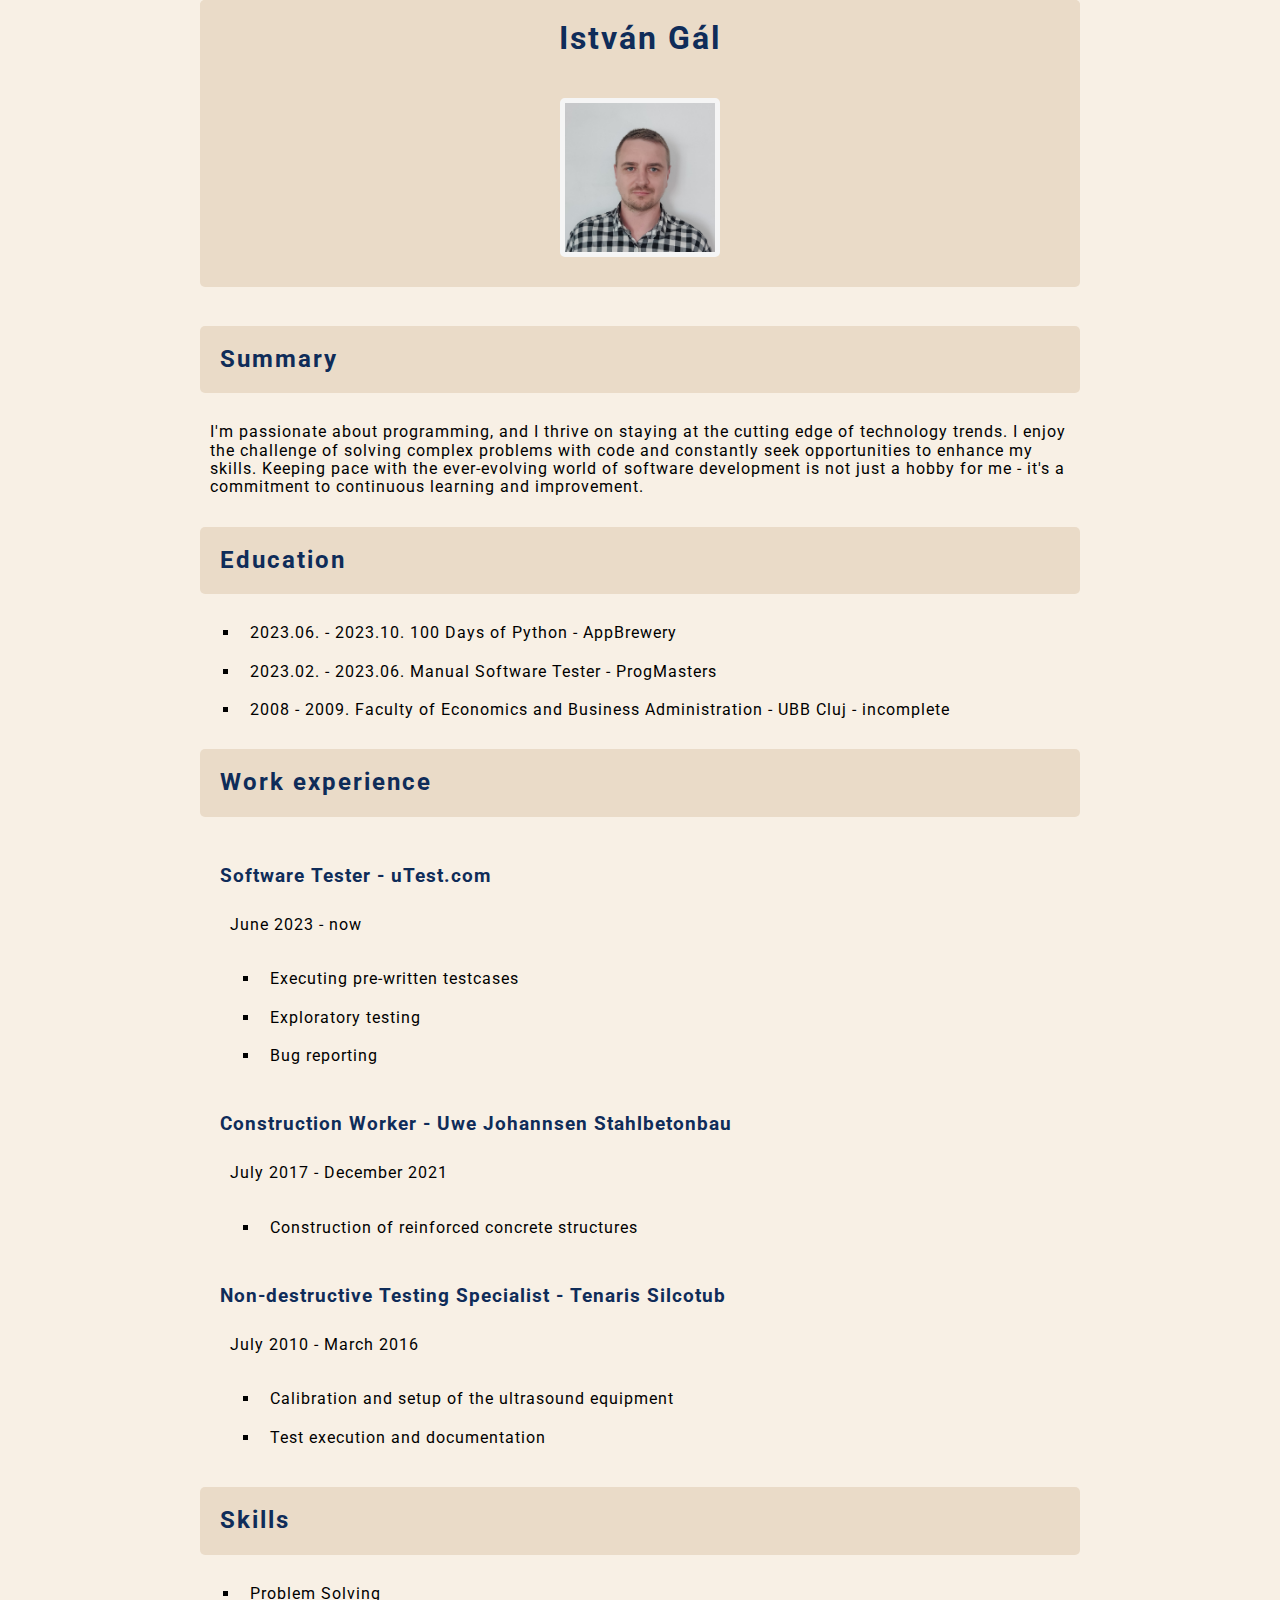
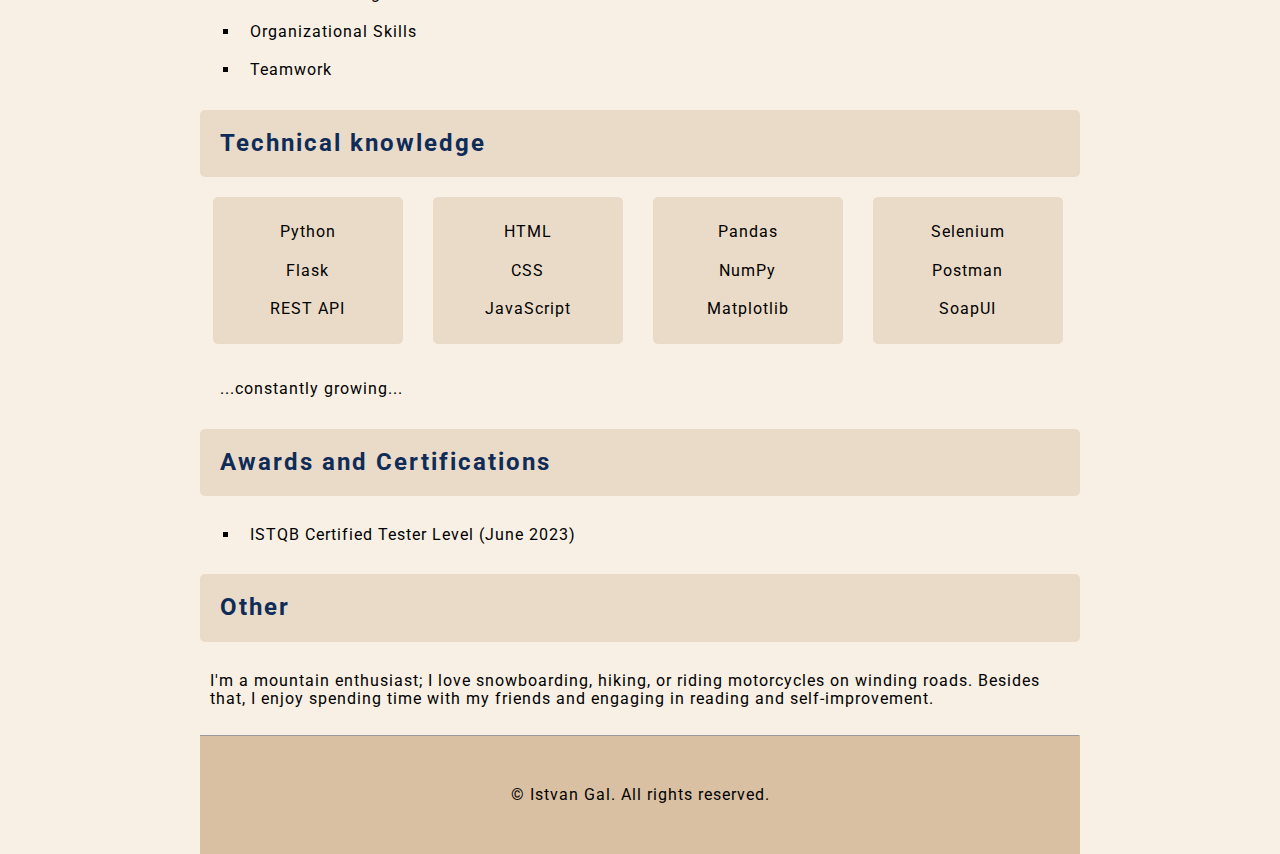
==== private/resume.html @ f4d06a2d "first commit" ====
<html lang="en">
  <head>
    <meta charset="UTF-8" />
    <meta name="viewport" content="width=device-width, initial-scale=1.0" />
    <title>Resume</title>
    <link rel="stylesheet" href="../assets/css/normalize.css" />
    <link rel="stylesheet" href="../assets/css/bio.css" />
    <link rel="preconnect" href="https://fonts.googleapis.com" />
    <link rel="preconnect" href="https://fonts.gstatic.com" crossorigin />
    <link
      href="https://fonts.googleapis.com/css2?family=Libre+Baskerville&family=Roboto&display=swap"
      rel="stylesheet"
    />
  </head>
  <body>
    <div class="heading">
      <h1>István Gál</h1>
      <div class="img">
      <img src="../assets/img/istvan.png" alt="profile-picture" width="150px" />
      </div>
    </div>
    <br />
    <h2 class="summary">Summary</h2>
    <p>
      I'm passionate about programming, and I thrive on staying at the
            cutting edge of technology trends. I enjoy the challenge of solving
            complex problems with code and constantly seek opportunities to
            enhance my skills. Keeping pace with the ever-evolving world of
            software development is not just a hobby for me - it's a commitment
            to continuous learning and improvement.
    </p>

    <h2>Education</h2>
    <ul>
      <li>2023.06. - 2023.10. 100 Days of Python - AppBrewery</li>
      <li>2023.02. - 2023.06. Manual Software Tester - ProgMasters</li>
      <li>
        2008 - 2009. Faculty of Economics and Business Administration - UBB Cluj
        - incomplete
      </li>
    </ul>
    <h2>Work experience</h2>
    <ul class="work">
      <li class="workplace">
        <h3>Software Tester - uTest.com</h3>
        <p>June 2023 - now</p>
        <ul>
          <li>Executing pre-written testcases</li>
          <li>Exploratory testing</li>
          <li>Bug reporting</li>
        </ul>
      </li>
      <li class="workplace">
        <h3>Construction Worker - Uwe Johannsen Stahlbetonbau</h3>
        <p>July 2017 - December 2021</p>
        <ul>
          <li>Construction of reinforced concrete structures</li>
        </ul>
      </li>
      <li class="workplace">
        <h3>Non-destructive Testing Specialist - Tenaris Silcotub</h3>
        <p>July 2010 - March 2016</p>
        <ul>
          <li>Calibration and setup of the ultrasound equipment</li>
          <li>Test execution and documentation</li>
        </ul>
      </li>
    </ul>

    <h2>Skills</h2>
    <ul>
      <li>Problem Solving</li>
      <li>Organizational Skills</li>
      <li>Teamwork</li>
    </ul>
    <h2>Technical knowledge</h2>
    <div class="wrapper">
        <div class="tcn">
            <ul>
                <li>Python</li>
                <li>Flask</li>
                <li>REST API</li>
            </ul>
        </div>
        <div class="tcn">
            <ul>
                <li>HTML</li>
                <li>CSS</li>
                <li>JavaScript</li>
            </ul>
        </div>
        <div class="tcn">
            <ul>
                <li>Pandas</li>
                <li>NumPy</li>
                <li>Matplotlib</li>
            </ul>
        </div>
        <div class="tcn">
            <ul>
                <li>Selenium</li>
                <li>Postman</li>
                <li>SoapUI</li>
            </ul>
        </div>
    </div>
    <p class="growing">...constantly growing...</p>

    <h2>Awards and Certifications</h2>
    <ul>
      <li>ISTQB Certified Tester Level (June 2023)</li>
    </ul>

    <h2>Other</h2>
    <p>I'm a mountain enthusiast; I love snowboarding, hiking, or riding motorcycles on winding roads. Besides that, I enjoy spending time with my friends and engaging in reading and self-improvement.</p>
    <hr />
    <footer>© Istvan Gal. All rights reserved.</footer>
  </body>
</html>
---- assets/css/bio.css ----
* {
    background-color: F8F0E5;
    font-family: 'Libre Baskerville', serif;
    font-family: 'Roboto', sans-serif;
    letter-spacing: 1px;
}
body {
    padding: 0 50px;
}
.heading {
    background-color: EADBC8;
    text-align: center;
    display: flex;
    flex-direction: column;
    align-items: center;
    padding-bottom: 30px;
    border-radius: 5px;
}
h1 {
    width: 100%;
    margin-top: 0;
    padding: 20px 0;
    background-color: EADBC8;
    color: 0F2C59;
    letter-spacing: 2px;
    border-radius: 5px;
}
.img {
    border: 5px solid whitesmoke;
    border-radius: 3%;
    width: 150px;
}
h2 {
    background-color: EADBC8;
    color: 0F2C59;
    padding: 20px;
    letter-spacing: 2px;
    border-radius: 5px;
}

h3 {
    color: 0F2C59;

}

li {
    padding: 10px;
    list-style: square;
}
.work {
    padding-left: 10px;
}
.workplace {
    list-style: none;
}
p {
    padding: 10px;
}
.wrapper {
    display: flex;
    justify-content: space-around;    
}
.wrapper ul li{
    background-color: #EADBC8;
    list-style: none;
    text-align: center;
}
.wrapper ul {
    background-color: #EADBC8;
    padding-left: 0;
}
.tcn {
    background-color: #EADBC8;
    margin: 0 0px 20px 5px ;
    padding: 0 20px;
    border-radius: 3%;  
    min-width: 100px;  
    width: 120px;
}
.growing {
    padding-left: 20px;
}
footer {
    text-align: center;
    padding: 50px;
    margin-top: -1;
    background-color: DAC0A3;
}
hr {
    margin-bottom: 0;
}
.other {
    color: 0F2C59;
    list-style: none;
}
.hobbies {
    display: flex;
    flex-direction: column;
    align-items: center;
}
.hobbies h2 {
    width: 100%;
    text-align: center;
}
.hobbies * {
    list-style: none;
}
.hobbies a {
    padding: 30px;
}

@media (max-width: 780px) {
    body {
        padding: 0 20px;
        margin: 0 20px 20px 10px ;
    }
    .wrapper{
        flex-wrap: wrap;
    }
    .tcn {
       width: 200px;
    }
}
@media (min-width: 1200px){
    body {
        padding: 0 200px;
    }
    .tcn {
        width: 150px;
        margin: 0 5px 10px 0
    }
}
@media (min-width: 1600px){
    body {
        padding: 0 400px;
    }
}
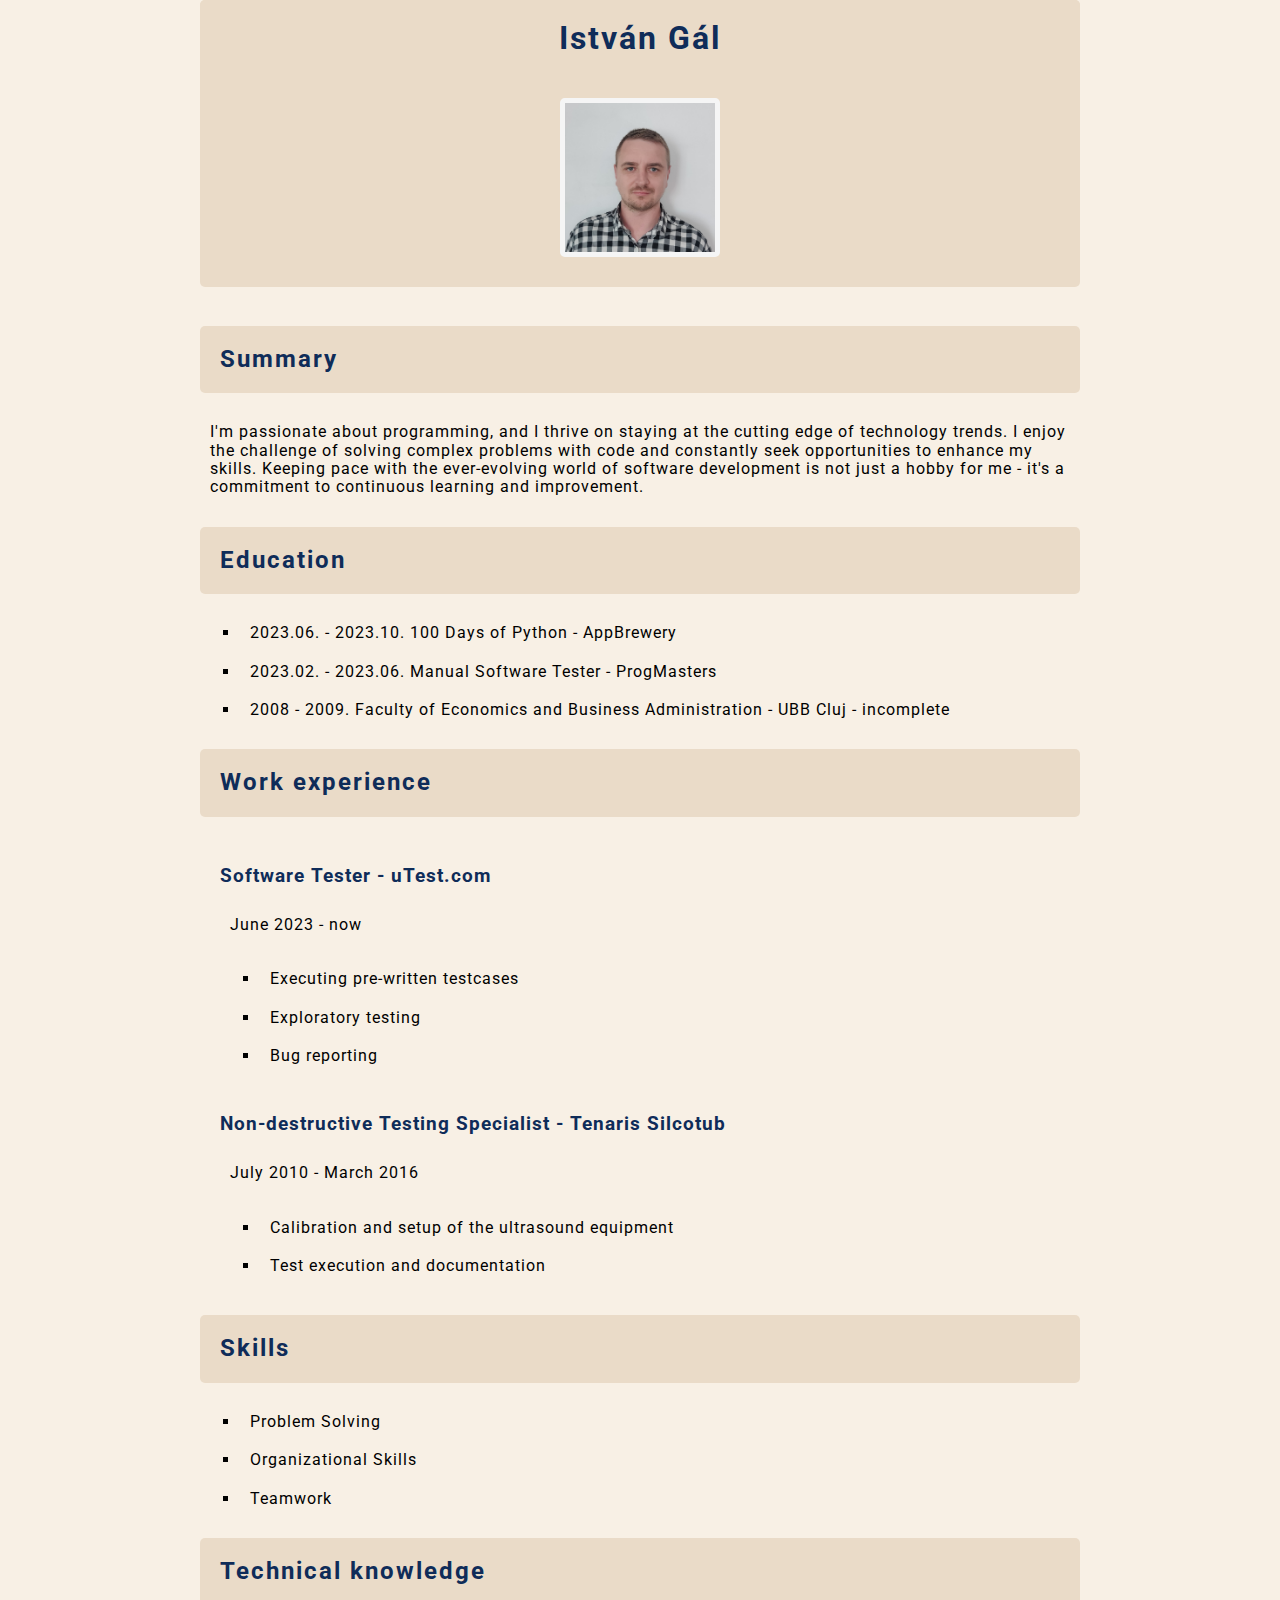
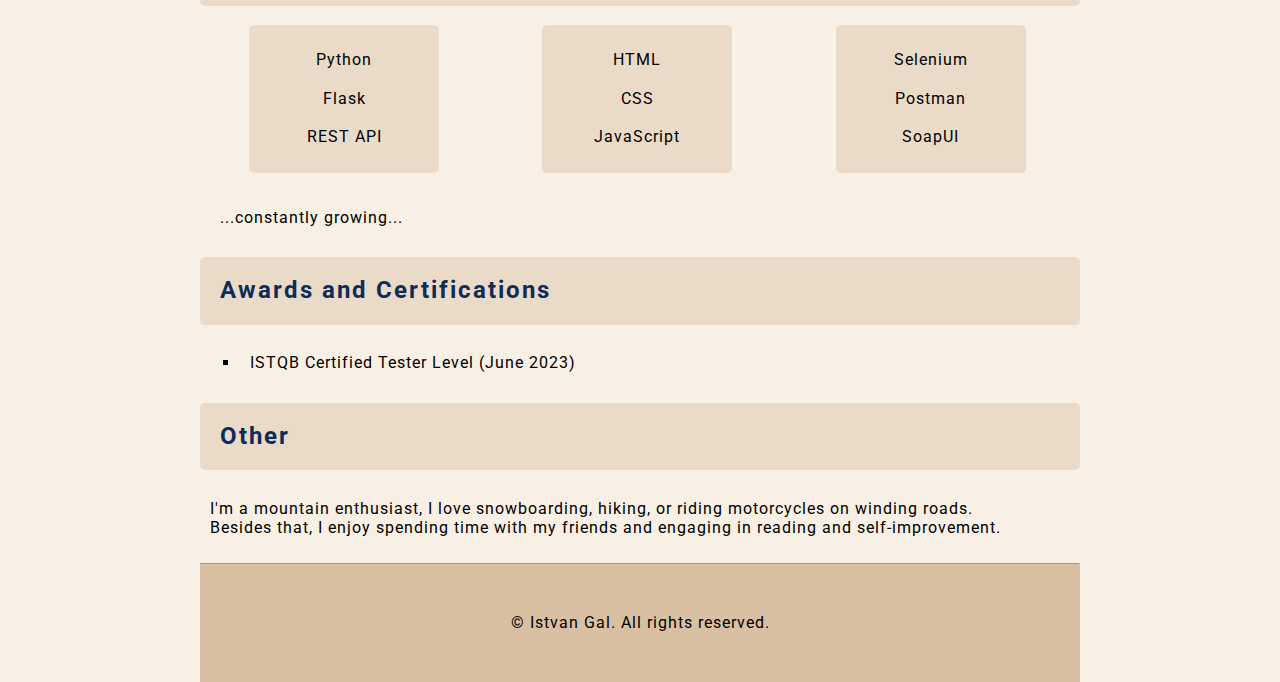
==== commit e8b52717: "actualize projects" ====
--- a/private/resume.html
+++ b/private/resume.html
@@ -50,13 +50,7 @@
           <li>Bug reporting</li>
         </ul>
       </li>
-      <li class="workplace">
-        <h3>Construction Worker - Uwe Johannsen Stahlbetonbau</h3>
-        <p>July 2017 - December 2021</p>
-        <ul>
-          <li>Construction of reinforced concrete structures</li>
-        </ul>
-      </li>
+      
       <li class="workplace">
         <h3>Non-destructive Testing Specialist - Tenaris Silcotub</h3>
         <p>July 2010 - March 2016</p>
@@ -89,13 +83,7 @@
                 <li>JavaScript</li>
             </ul>
         </div>
-        <div class="tcn">
-            <ul>
-                <li>Pandas</li>
-                <li>NumPy</li>
-                <li>Matplotlib</li>
-            </ul>
-        </div>
+
         <div class="tcn">
             <ul>
                 <li>Selenium</li>
@@ -112,7 +100,11 @@
     </ul>
 
     <h2>Other</h2>
-    <p>I'm a mountain enthusiast; I love snowboarding, hiking, or riding motorcycles on winding roads. Besides that, I enjoy spending time with my friends and engaging in reading and self-improvement.</p>
+    <p>I'm a mountain enthusiast, I love snowboarding, hiking, or riding motorcycles on winding roads. 
+      <br>
+      Besides that, I enjoy spending time with my friends and engaging in reading and self-improvement.
+    </p>
+      
     <hr />
     <footer>© Istvan Gal. All rights reserved.</footer>
   </body>
